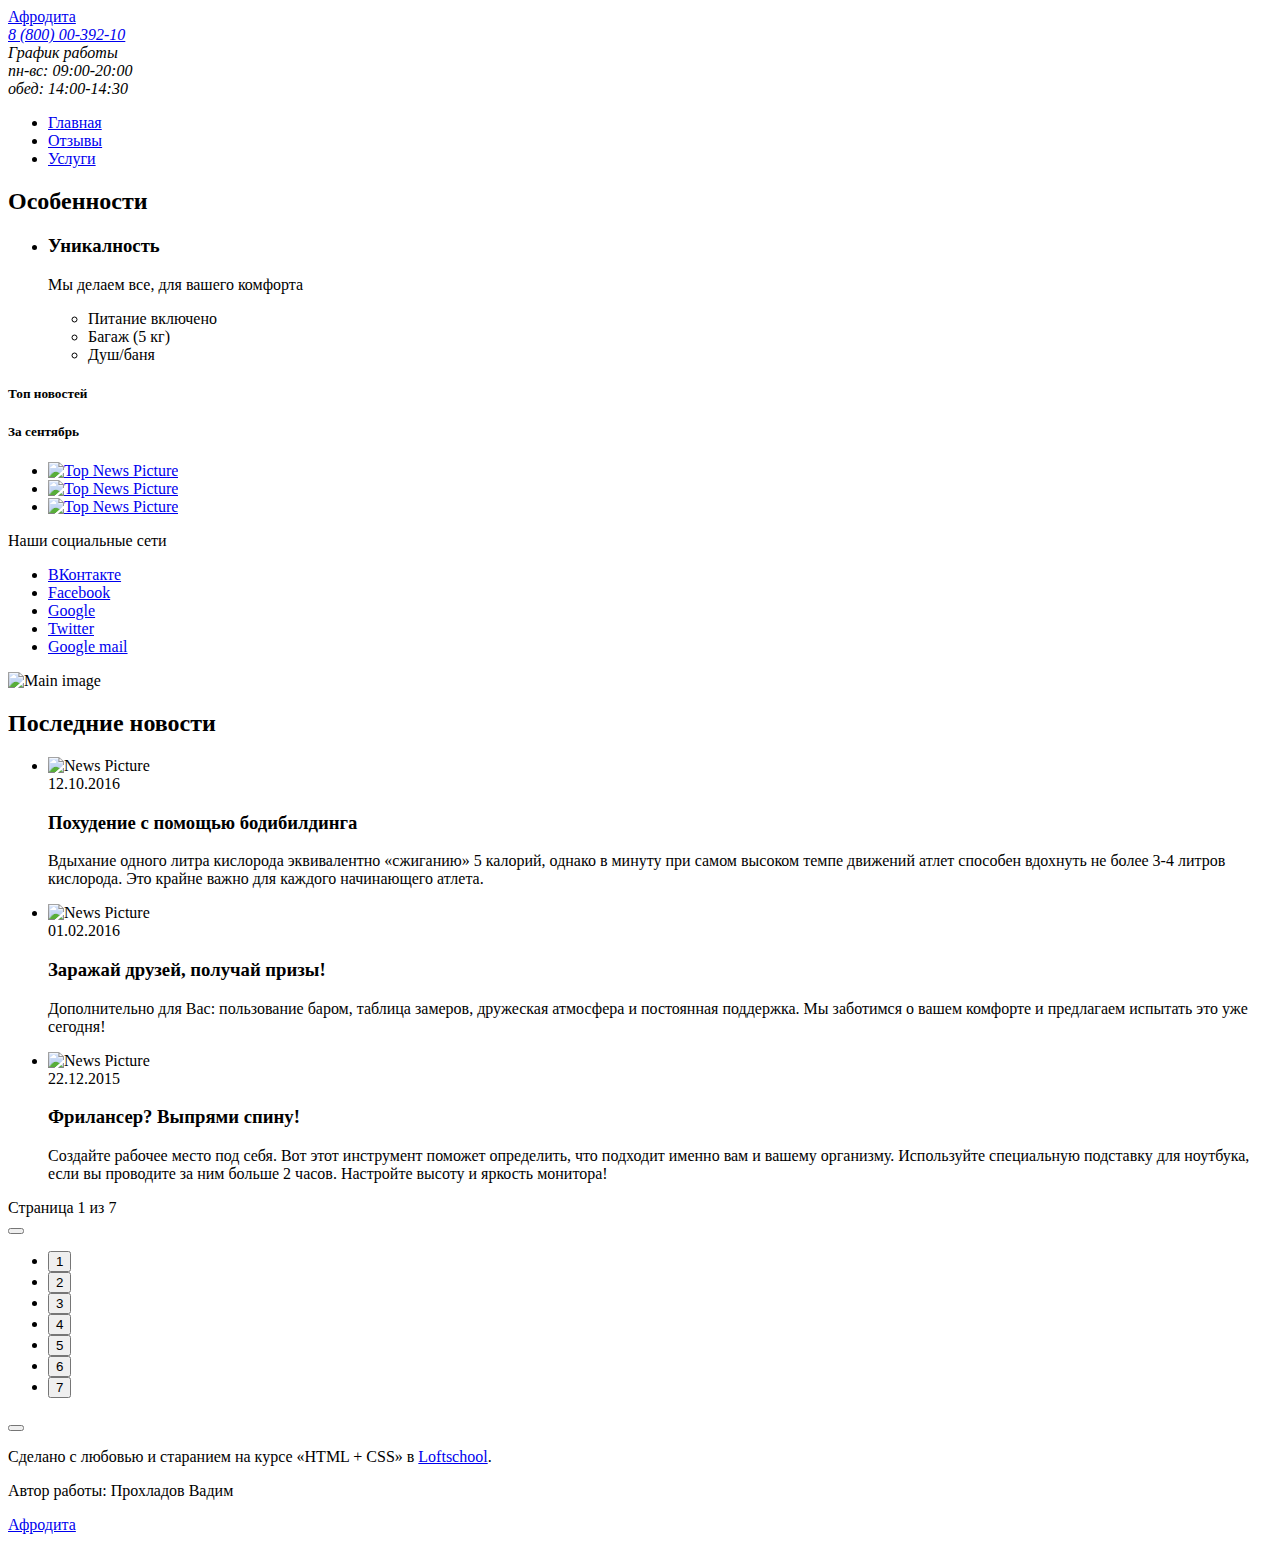
==== pages/index.html @ 870f40b5 "Moved pages" ====
<!DOCTYPE html>
<html>
<head>
  <meta charset="utf-8" />
  <meta http-equiv="X-UA-Compatible" content="IE=edge">
  <title>Home Page</title>
  <meta name="viewport" content="width=device-width, initial-scale=1">
  <link rel="shortcut icon" type="image/png" href="./img/intro/logo.png" />
  <link rel="stylesheet" href="./css/normalize.css">
  <link rel="stylesheet" type="text/css" media="screen" href="./css/main.css" />
  <script src="main.js"></script>
</head>
<body>
  <div class="wrapper">
    <header class="header">
      <div class="container header__container">
        <a href="index.html" class="logo">Афродита</a>
  
        <address class="contacts">
          <a href="tel:+88000039210" class="contacts__phone">8 (800) 00-392-10</a>
          <div class="contacts__description">График работы</div>
          <div class="contacts__dropdown">
            <div class="contacts__dropdown_days">пн-вс: 09:00-20:00</div>
            <div class="contacts__dropdown_time">обед: 14:00-14:30</div>
          </div>
        </address>
      </div>
    </header>

    <div class="page-content">
      <aside class="aside-content">
        <nav class="menu">
          <ul class="menu__list">
            <li class="menu__item menu__item_active">
              <a href="#" class="menu__link menu__link_home">Главная </a>
            </li>
            <li class="menu__item">
              <a href="reviews.html" class="menu__link menu__link_reviews">Отзывы </a>
            </li>
            <li class="menu__item">
              <a href="services.html" class="menu__link menu__link_services">Услуги </a>
            </li>
          </ul>
        </nav>

        <section class="benefits">
          <h2 class="aside__title">Особенности</h2>
          <ul class="benefits__list">
            <li class="benefits__item">
              <!-- <div class="benefits__icon benefits__icon--flower"></div> -->
              <h3 class="benefits__title">Уникалность</h3>
              <p class="benefits__item-paragraph">Мы делаем все, для вашего комфорта</p>
              <ul class="benefits__item-list">
                <li class="benefits__list-item">Питание включено</li>
                <li class="benefits__list-item">Багаж (5 кг)</li>
                <li class="benefits__list-item">Душ/баня</li>
              </ul>
            </li>
            <!-- <li class="benefits__item">
              <div class="benefits__icon benefits__icon--star"></div>
              <h3 class="benefits__title">Премиум-класс</h3>
              <p class="benefits__item-paragraph">Наш зал оборудован тренажёрами А-класса</p>
              <ul class="benefits__item-list">
                <li class="benefits__list-item">Качество</li>
                <li class="benefits__list-item">Продуктивность</li>
                <li class="benefits__list-item">Результат</li>
              </ul>
            </li>
            <li class="benefits__item">
              <div class="benefits__icon benefits__icon--palette"></div>
              <h3 class="benefits__title">Личный тренер</h3>
              <p class="benefits__item-paragraph">Тренер сделает всё для вашего результата</p>
              <ul class="benefits__item-list">
                <li class="benefits__list-item">Программа</li>
                <li class="benefits__list-item">Питание</li>
                <li class="benefits__list-item">План тренировок</li>
              </ul>
            </li> -->
          </ul>
        </section>
      
        <aside class="topnews">
          <div class="topnews__titles">
            <h5 class="topnews__title_one">Топ новостей</h5>
            <h5 class="topnews__title_two">За сентябрь</h5>
          </div>
          <ul class="topnews__list">
            <li class="topnews__item">
              <a href="#" class="topnews__link"><img src="./img/top_news/top_news_1.png" alt="Top News Picture" class="topnews__link-picture"></a>
            </li>
            <li class="topnews__item">
              <a href="#" class="topnews__link"><img src="./img/top_news/top_news_2.png" alt="Top News Picture" class="topnews__link-picture"></a>
            </li>
            <li class="topnews__item">
              <a href="#" class="topnews__link"><img src="./img/top_news/top_news_3.png" alt="Top News Picture" class="topnews__link-picture"></a>
            </li>
          </ul>
        </aside>

        <div class="social">
          <div class="social__text">Наши социальные сети</div>
          <div class="social__links">
            <ul class="social__links-list">
              <li class="social__link-item">
                <a href="#" class="social__link social__link-vk"><span class="social__link_text">ВКонтакте</span></a>
              </li>
              <li class="social__link-item">
                <a href="#" class="social__link social__link-fb"><span class="social__link_text">Facebook</span></a>
              </li>
              <li class="social__link-item">
                <a href="#" class="social__link social__link-google"><span class="social__link_text">Google</span></a>
              </li>
              <li class="social__link-item">
                <a href="#" class="social__link social__link-twitter"><span class="social__link_text">Twitter</span></a>
              </li>
              <li class="social__link-item ">
                <a href="#" class="social__link social__link-mail"><span class="social__link_text">Google mail</span></a>
              </li>
            </ul>
          </div>
        </div>
      </aside>

      <main class="main-content">
        <section class="banner">
          <div class="container">
            <img src="./img/main_image.png" alt="Main image" class="banner__image">
          </div>
        </section>

        <section class="news">
          <div class="container news__container">
            <h2 class="section-title section-title_news">Последние новости</h2>
            <div class="news__content">
              <ul class="news__list">
                <li class="news__list-item">
                  <article class="news__item news__item-first">
                    <div class="news__item-icon">
                      <img src="./img/news/news_1.png" alt="News Picture" class="news__item-icon-picture">
                    </div>
                    <div class="news__main-text">
                      <time datetime="2016-10-12" class="news__date">12.10.2016</time>
                      <h3 class="news__heading">Похудение с помощью бодибилдинга</h3>
                      <p class="news__text">Вдыхание одного литра кислорода эквивалентно &#171;сжиганию&#187; 5 калорий, однако
                        в минуту при самом высоком темпе движений атлет способен вдохнуть не более 3-4 литров кислорода. Это
                        крайне важно для каждого начинающего атлета.</p>
                    </div>
                  </article>
                </li>
                <li class="news__list-item">
                  <article class="news__item">
                    <div class="news__item-icon">
                      <img src="./img/news/news_2.png" alt="News Picture" class="news__item-icon-picture">
                    </div>
                    <div class="news__main-text">
                      <time class="news__date">01.02.2016</time>
                      <h3 class="news__heading">Заражай друзей, получай призы!</h3>
                      <p class="news__text">Дополнительно для Вас: пользование баром, таблица замеров, дружеская атмосфера и
                        постоянная поддержка. Мы заботимся о вашем комфорте и предлагаем испытать это уже сегодня!</p>
                    </div>
                  </article>
                </li>
                <li class="news__list-item">
                  <article class="news__item">
                    <div class="news__item-icon">
                      <img src="./img/news/news_3.png" alt="News Picture" class="news__item-icon-picture">
                    </div>
                    <div class="news__main-text">
                      <time class="news__date">22.12.2015</time>
                      <h3 class="news__heading">Фрилансер? Выпрями спину!</h3>
                      <p class="news__text">Создайте рабочее место под себя. Вот этот инструмент поможет определить, что
                        подходит именно вам и вашему организму. Используйте специальную подставку для ноутбука, если вы
                        проводите за ним больше 2 часов. Настройте высоту и яркость монитора!</p>
                    </div>
                  </article>
                </li>
              </ul>
            </div>
        
            <div class="pagination">
              <div class="pagination__display">Страница <span class="pagination__current">1</span> из <span class="pagination__total">7</span></div>
              <div class="pagination__controlls">
                <button type="button" class="pagination__button pagination__prev"></button>
                <ul class="pagination__list">
                  <li class="pagination__item pagination__item-active">
                    <button type="button" class="pagination__link">1</button>
                  </li>
                  <li class="pagination__item">
                    <button type="button" class="pagination__link">2</button>
                  </li>
                  <li class="pagination__item">
                    <button type="button" class="pagination__link">3</button>
                  </li>
                  <li class="pagination__item">
                    <button type="button" class="pagination__link">4</button>
                  </li>
                  <li class="pagination__item">
                    <button type="button" class="pagination__link">5</button>
                  </li>
                  <li class="pagination__item">
                    <button type="button" class="pagination__link">6</button>
                  </li>
                  <li class="pagination__item">
                    <button type="button" class="pagination__link">7</button>
                  </li>
                </ul>
                <button type="button" class="pagination__button pagination__next"></button>
              </div>
            </div>
          </div>
        </section>
      </main>
    </div> 
  </div>

  <footer class="footer">
    <div class="container footer__container">
      <div class="author">
        <p class="author__description">Сделано с любовью и старанием на курсе &#171;HTML + CSS&#187; в <a href="https://loftschool.com/" target="_blank" class="author__link">Loftschool</a>.</p>
        <p class="author__description">Автор работы: <span class="author__name">Прохладов Вадим</span></p>
      </div>
  
      <a href="index.html" class="logo">Афродита</a>
    </div>
  </footer>
</body>
</html>
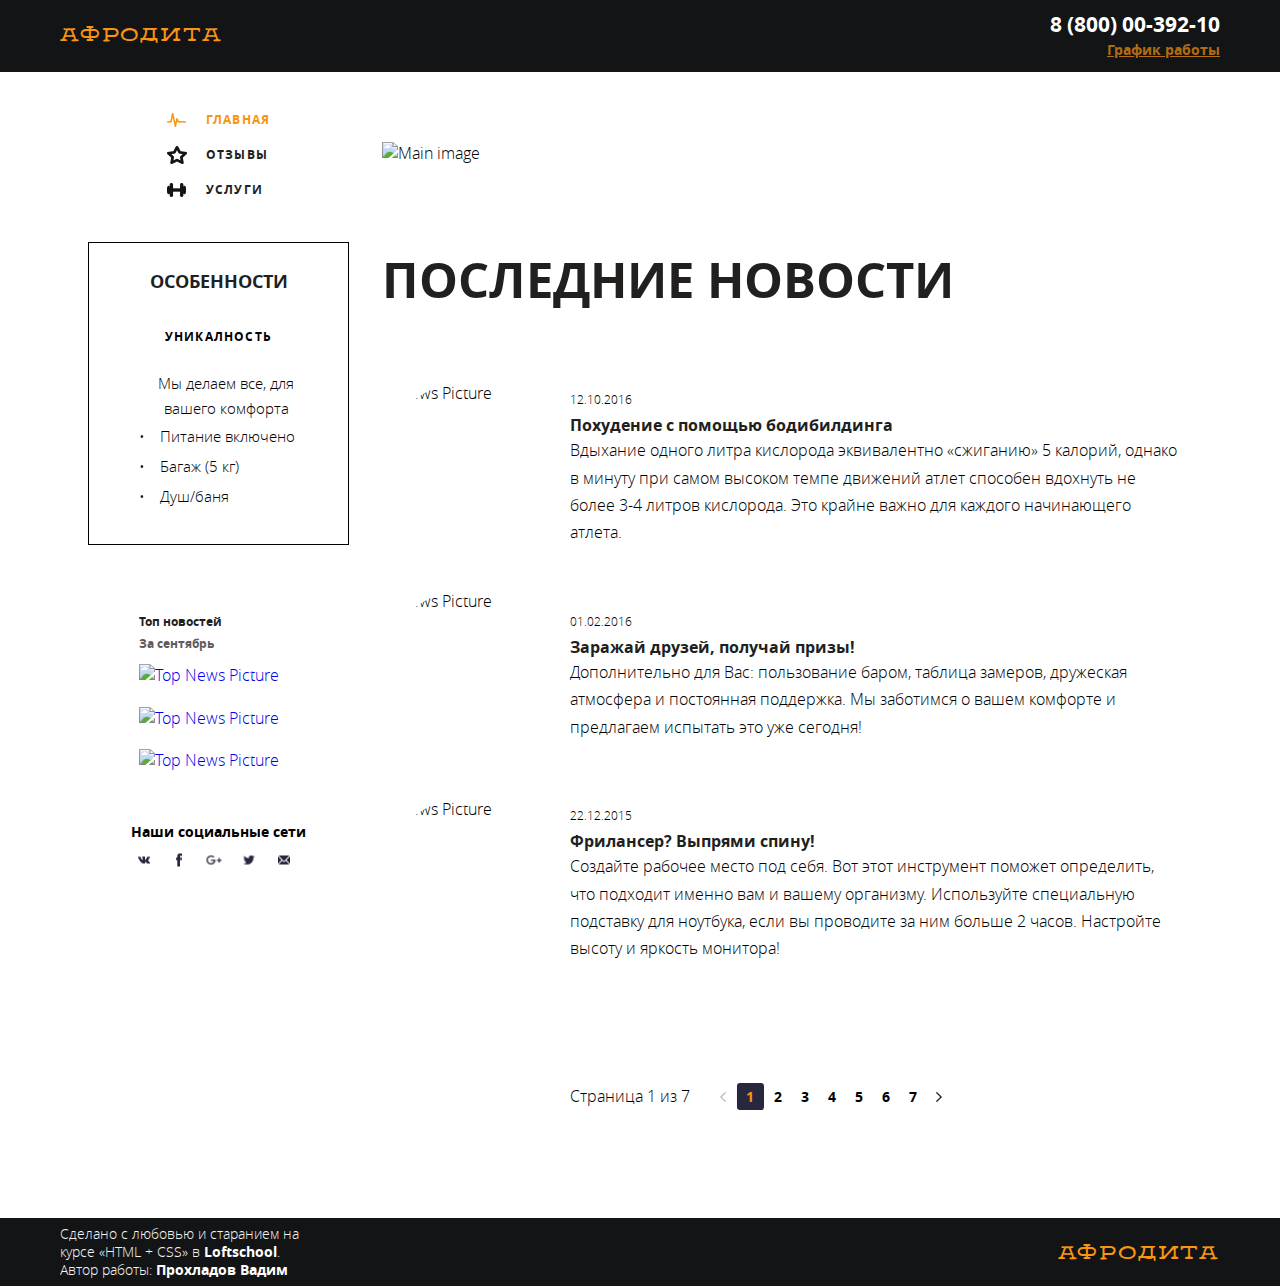
==== commit e5041d84: "Editing paths to files" ====
--- a/pages/index.html
+++ b/pages/index.html
@@ -7,7 +7,7 @@
   <meta name="viewport" content="width=device-width, initial-scale=1">
   <link rel="shortcut icon" type="image/png" href="./img/intro/logo.png" />
   <link rel="stylesheet" href="./css/normalize.css">
-  <link rel="stylesheet" type="text/css" media="screen" href="./css/main.css" />
+  <link rel="stylesheet" type="text/css" media="screen" href="../css/main.css" />
   <script src="main.js"></script>
 </head>
 <body>
--- a/css/main.css
+++ b/css/main.css
@@ -0,0 +1,1222 @@
+@import url('normalize.css');
+@font-face {
+  font-family: 'gora_free';
+  src: url('../fonts/gora-free-webfont.woff2') format('woff2'), url('../fonts/gora-free-webfont.woff') format('woff');
+  font-weight: normal;
+  font-style: normal;
+}
+
+@font-face {
+  font-family: 'open_sans';
+  src: url('../fonts/opensans-bold-webfont.woff2') format('woff2'), url('../fonts/opensans-bold-webfont.woff') format('woff');
+  font-weight: bold;
+  font-style: normal;
+}
+
+@font-face {
+  font-family: 'open_sans';
+  src: url('../fonts/opensans-light-webfont.woff2') format('woff2'), url('../fonts/opensans-light-webfont.woff') format('woff');
+  font-weight: lighter;
+  font-style: normal;
+}
+
+@font-face {
+  font-family: 'open_sans';
+  src: url('../fonts/opensans-lightitalic-webfont.woff2') format('woff2'), url('../fonts/opensans-lightitalic-webfont.woff') format('woff');
+  font-weight: lighter;
+  font-style: italic;
+}
+
+/* font-family: gora_free, sans-serif */
+
+*,
+*:after,
+*:before {
+  -webkit-box-sizing: border-box;
+  -moz-box-sizing: border-box;
+  box-sizing: border-box;
+}
+
+html,
+body {
+  height: 100%;
+  padding: 0;
+  margin: 0;
+}
+
+body {
+  font-family: 'open_sans', Arial, sans-serif;
+  line-height: 1.42;
+  -webkit-font-smoothing: antialiased;
+  -moz-osx-font-smoothing: grayscale;
+}
+
+h1,
+h2,
+h3,
+h4,
+h5,
+h6 {
+  margin: 0;
+  font-weight: normal;
+}
+
+ul,
+li {
+  margin: 0;
+  padding: 0;
+}
+
+li {
+  list-style: none;
+}
+
+p {
+  margin: 0;
+}
+
+a {
+  text-decoration: none;
+}
+
+.wrapper {
+  min-width: 1160px;
+}
+
+.container {
+  margin: 0 auto;
+  max-width: 1160px;
+}
+
+.container_width_880 {
+  max-width: 880px;
+}
+
+/* ==========================HEADER========================== */
+
+.header {
+  background: #131415;
+  color: #fff;
+  min-height: 72px;
+}
+
+.header .header__container {
+  display: flex;
+  vertical-align: middle;
+  flex-direction: row;
+  justify-content: space-between;
+  align-items: center;
+  flex-wrap: wrap;
+  padding: 10px 0px;
+}
+
+.header__container a {
+  text-decoration: none;
+}
+
+/* ==========================Logo========================== */
+
+.logo {
+  font-size: 18px;
+  font-family: 'gora_free';
+  color: rgb(248, 149, 19);
+  text-transform: uppercase;
+  font-weight: normal;
+  letter-spacing: 1.8px;
+}
+
+/* ==========================Main-Menu========================== */
+
+/* .menu_aside {
+  padding-bottom: 35px;
+} */
+
+.menu__list {
+  display: flex;
+  flex-direction: column;
+  justify-content: space-around;
+  min-height: 140px;
+  align-items: flex-start;
+  padding-bottom: 35px;
+}
+
+.menu__item:last-child {
+  margin: 0;
+}
+
+.menu__link {
+  font-size: 12px;
+  font-family: 'open_sans';
+  font-weight: bold;
+  text-transform: uppercase;
+  letter-spacing: 0.1em;
+  display: flex;
+  align-items: center;
+  color: rgb(34, 31, 31);
+}
+
+.menu__item_active .menu__link {
+  color: rgb(248, 149, 19);
+}
+
+.menu__link:before {
+  content: "";
+  width: 20px;
+  height: 20px;
+  vertical-align: middle;
+  margin-right: 19px;
+  background: center center no-repeat;
+}
+
+.menu__link:hover {
+  color: rgb(248, 149, 19);
+}
+
+.menu__link_home:before {
+  background-image: url('../img/menu/main_icon.png');
+}
+
+.menu__item_active .menu__link_home:before,
+.menu__link_home:hover:before {
+  background-image: url('../img/menu/main_icon-hover.png');
+}
+
+.menu__link_reviews:before {
+  background-image: url('../img/menu/feed_icon.png');
+}
+
+.menu__item_active .menu__link_reviews:before,
+.menu__link_reviews:hover:before {
+  background-image: url('../img/menu/feed_icon-hover.png');
+}
+
+.menu__link_services:before {
+  background-image: url('../img/menu/service_icon.png');
+}
+
+.menu__item_active .menu__link_services:before,
+.menu__link_services:hover:before {
+  background-image: url('../img/menu/service_icon-hover.png');
+}
+
+/* ==========================Contacts========================== */
+
+.contacts {
+  font-style: normal;
+  display: flex;
+  flex-direction: column;
+  align-items: flex-end;
+  position: relative;
+}
+
+.contacts__phone {
+  font-size: 21px;
+  font-style: none;
+  font-weight: bold;
+  text-transform: uppercase;
+}
+
+.contacts__phone {
+  color: inherit;
+}
+
+.contacts__description {
+  text-decoration: underline;
+  color: rgba(248, 149, 19, 0.702);
+  font-size: 14px;
+  font-weight: bold;
+  cursor: pointer;
+}
+
+.contacts__description:hover,
+.contacts__description:active {
+  color: rgba(255, 255, 255, 0.702);
+}
+
+.contacts__dropdown {
+  font-size: 14px;
+  font-family: "open_sans";
+  line-height: 1.286;
+  text-align: left;
+  width: 165px;
+  height: 70px;
+  padding: 20px 20px;
+  position: absolute;
+  top: 67px;
+  left: -9999px;
+  opacity: 0;
+  transition: opacity 0.5s ease;
+  box-shadow: 0px 0px 10px 0px rgba(23, 59, 117, 0.55);
+}
+
+.contacts__dropdown_days {
+  color: rgb(248, 149, 19);
+}
+
+.contacts__dropdown_time {
+  color: #000;
+  font-weight: lighter;
+}
+
+.contacts__dropdown:before {
+  content: '';
+  position: absolute;
+  width: 0;
+  height: 0;
+  top: -15px;
+  right: 3px;
+  border-style: solid;
+  border-width: 0px 15px 15px 15px;
+  border-color: transparent transparent #fff transparent;
+}
+
+.contacts__dropdown:after {
+  display: block;
+  content: "";
+  position: absolute;
+  right: 0;
+  left: 0;
+  height: 50px;
+  top: -27px;
+}
+
+.contacts__description:hover+.contacts__dropdown {
+  opacity: 1;
+  left: 10px;
+}
+
+/* ==========================MAIN========================== */
+
+.page-content {
+  width: 1120px;
+  margin: 0 auto;
+  display: flex;
+  padding: 30px 0;
+}
+
+.page-content_services {
+  padding: 30px 0 0px 0;
+}
+
+.aside-content {
+  width: 277px;
+  display: flex;
+  flex-direction: column;
+  align-items: center;
+}
+
+.main-content {
+  width: 807px;
+  margin-left: 25px;
+  display: flex;
+  flex-direction: column;
+}
+
+.banner {
+  padding: 40px 0;
+}
+
+.banner__image {
+  display: block;
+  margin: 0 auto;
+}
+
+.section-title {
+  display: inline-block;
+  font-size: 49px;
+  font-family: 'open_sans', Arial, sans-serif;
+  font-weight: bold;
+  text-transform: uppercase;
+  margin-bottom: 68px;
+  color: rgb(34, 31, 31);
+}
+
+.aside__title {
+  font-size: 18px;
+  font-family: "open_sans";
+  color: rgb(34, 31, 31);
+  font-weight: bold;
+  text-transform: uppercase;
+  line-height: 1.167;
+  margin-bottom: 33px;
+  text-align: center;
+}
+
+/* ==========================FEATURES========================== */
+
+.benefits {
+  border: 1px black solid;
+  padding: 28px 30px 33px 30px;
+}
+
+.benefits h2,
+.benefits ul {
+  max-width: 199px;
+}
+
+.benefits__list {
+  display: flex;
+  flex-direction: row;
+  flex-wrap: wrap;
+  justify-content: center;
+}
+
+.benefits__item {
+  line-height: 2;
+  margin: 0 20px;
+}
+
+.benefits__content {
+  display: flex;
+  flex-direction: column;
+}
+
+.benefits__title {
+  text-align: center;
+  font-size: 12px;
+  font-family: "open_sans";
+  text-transform: uppercase;
+  font-weight: bold;
+  letter-spacing: 0.1em;
+  margin-bottom: 22px;
+}
+
+.benefits__item-paragraph {
+  font-size: 15px;
+  line-height: 1.667;
+  text-align: center;
+  padding-left: 15px;
+}
+
+.benefits__item-list {}
+
+.benefits__icon {
+  display: block;
+  width: 70px;
+  height: 70px;
+  border-radius: 50%;
+  background-color: rgb(248, 149, 19);
+  margin: 0 auto 40px auto;
+  background-repeat: no-repeat;
+  background-position: center center;
+}
+
+.benefits__icon--flower {
+  background-image: url('../img/features/flower.png');
+}
+
+.benefits__icon--star {
+  background-image: url('../img/features/favorite-star.png');
+}
+
+.benefits__icon--palette {
+  background-image: url('../img/features/painter-palette.png');
+}
+
+.benefits__list-item {
+  font-size: 15px;
+  font-family: 'open_sans', Arial, sans-serif;
+  font-weight: 300;
+  text-align: left;
+}
+
+.benefits__list-item:before {
+  content: "\2022";
+  padding-right: 15px;
+}
+
+/* ==========================NEWS========================== */
+
+.news__container {
+  padding: 40px 0 78px 0;
+}
+
+.news__content {
+  display: flex;
+  justify-content: space-between;
+  flex-wrap: wrap;
+}
+
+.news__list {
+  margin-bottom: 77px;
+}
+
+.news__list-item {
+  border: none;
+  margin-bottom: 20px;
+}
+
+.news__item {
+  display: flex;
+  max-width: 870px;
+  align-items: center;
+  border-bottom: 1px solid #f5f5f5;
+  padding-bottom: 20px;
+}
+
+.news__item:last-child {
+  border-bottom: 0;
+}
+
+.news__item-icon-picture {
+  display: block;
+  width: 168px;
+  height: 168px;
+  border-radius: 50%;
+}
+
+.news__main-text {
+  max-width: 610px;
+  line-height: 1.7em;
+  margin-left: 20px;
+  display: flex;
+  flex-direction: column;
+}
+
+.news__date {
+  font-size: 12px;
+}
+
+.news__heading {
+  font-size: 16px;
+  font-family: "open_sans";
+  color: #221f1f;
+  font-weight: bold;
+  line-height: 1.5;
+  text-align: left;
+}
+
+.news__text {
+  font-size: 16px;
+}
+
+/* ==========================TOP-NEWS========================== */
+
+.topnews__title_one,
+.topnews__title_two {
+  font-size: 12px;
+  color: rgb(34, 31, 31);
+  font-weight: bold;
+  line-height: 1.75;
+  margin: 1px 0 1px 0px;
+}
+
+.topnews__list {
+  padding-left: 0;
+}
+
+.topnews__item {
+  margin-bottom: 20px;
+}
+
+.topnews__item:last-child {
+  margin-bottom: 0;
+}
+
+.topnews__link {
+  display: flex;
+}
+
+.topnews__title_two {
+  color: rgb(98, 91, 91);
+  margin-bottom: 10px;
+}
+
+.topnews {
+  width: 160px;
+  padding: 65px 0 50px 0;
+}
+
+.topnews__link-picture {
+  display: block;
+}
+
+.topnews__item {
+  margin-bottom: 20px;
+}
+
+/* ==========================PAGINATION========================== */
+
+.pagination {
+  display: flex;
+  align-items: center;
+  margin-left: 188px;
+}
+
+.pagination_reviews {
+  margin-left: 90px;
+}
+
+.news__content .pagination {
+  display: flex;
+  align-self: center;
+}
+
+.pagination__controlls {
+  display: flex;
+  vertical-align: middle;
+}
+
+.pagination__controlls li {
+  display: inline-block;
+}
+
+.pagination__controlls {
+  display: flex;
+  flex-direction: row;
+  max-height: 50px;
+  margin-left: 20px;
+  align-items: center;
+}
+
+.pagination__controlls .pagination_button {
+  vertical-align: middle;
+}
+
+.pagination__list {
+  display: flex;
+  align-items: center;
+  min-width: 180px;
+  margin-left: 2px;
+}
+
+.pagination__link {
+  height: 27px;
+  min-width: 27px;
+  background-color: transparent;
+  border: 0;
+  font-weight: bold;
+  font-size: 14px;
+  cursor: pointer;
+  vertical-align: middle;
+}
+
+.pagination__item-active .pagination__link {
+  border-radius: 3px;
+  background-color: #27273e;
+  color: #f89513;
+  -moz-transform: matrix( 1.00122601572696, 0, 0, 1, 0, 0);
+  -webkit-transform: matrix( 1.00122601572696, 0, 0, 1, 0, 0);
+  -ms-transform: matrix( 1.00122601572696, 0, 0, 1, 0, 0);
+}
+
+.pagination__button {
+  display: block;
+  height: 25px;
+  width: 25px;
+  background-color: transparent;
+  background-repeat: no-repeat;
+  background-position: center center;
+  background-color: none;
+  color: none;
+  border: 0;
+  cursor: pointer;
+}
+
+.pagination__link:hover {
+  color: #f89513;
+}
+
+.pagination__prev {
+  background-image: url('../img/pagination/arrow_left_clicked.png');
+  margin-right: 0px;
+}
+
+.pagination__next {
+  background-image: url('../img/pagination/arrow_right.png');
+}
+
+/* ==========================FOOTER========================== */
+
+.footer__container {
+  display: flex;
+  justify-content: space-between;
+  align-items: center;
+  color: #f5f5f5;
+  padding: 7px 0;
+}
+
+.footer {
+  background: #131415;
+  min-height: 60px;
+  min-width: 1160px;
+}
+
+.author {
+  max-width: 240px;
+}
+
+.author p {
+  margin: 0 0;
+  font-size: 14px;
+  line-height: 1.286;
+}
+
+.author__link,
+.author__name {
+  color: #fff;
+  font-weight: bold;
+}
+
+.footer .logo {
+  text-decoration: none;
+}
+
+/* ==========================SOCIAL========================== */
+
+.social {
+  display: flex;
+  flex-direction: column;
+  align-items: flex-start;
+  vertical-align: middle;
+}
+
+.social_aside {
+  padding: 30px 0;
+}
+
+.social__text {
+  font-size: 14px;
+  font-weight: bold;
+  margin-bottom: 5px;
+}
+
+.social__links-list {
+  display: flex;
+  justify-content: flex-start;
+  padding-left: 0;
+}
+
+.social__link-item {
+  display: block;
+  width: 25px;
+  height: 25px;
+  border-radius: 50%;
+  margin-right: 10px;
+  position: relative;
+}
+
+.social__link-item a {
+  position: absolute;
+  top: 50%;
+  left: 50%;
+  transform: translate(-50%, -50%);
+}
+
+.social__link_text {
+  visibility: hidden;
+}
+
+.social__link-vk {
+  width: 12px;
+  height: 7px;
+  background: url('../img/social/css_sprites.png') -169px -20px;
+}
+
+.social__link-fb {
+  width: 6px;
+  height: 13px;
+  background: url('../img/social/css_sprites.png') -20px -20px;
+}
+
+.social__link-google {
+  width: 15px;
+  height: 9px;
+  background: url('../img/social/css_sprites.png') -221px -20px;
+}
+
+.social__link-twitter {
+  width: 11px;
+  height: 9px;
+  background: url('../img/social/css_sprites.png') -66px -20px;
+}
+
+.social__link-mail {
+  width: 12px;
+  height: 9px;
+  background: url('../img/social/css_sprites.png') -117px -20px;
+}
+
+/* ==========================SERVICES==========================
+==========================SERVICES========================== */
+
+/* ==========================BREADCRUMBS========================== */
+
+.breadcrumbs {
+  padding: 10px 0 25px 0;
+}
+
+.breadcrumbs__item {
+  display: inline-block;
+  font-size: 14px;
+  font-weight: lighter;
+  font-style: italic;
+  line-height: 1.286;
+}
+
+.breadcrumbs__link {
+  color: grey;
+}
+
+.breadcrumbs__item-active .breadcrumbs__link {
+  color: rgba(248, 149, 19, 0.8);
+  text-decoration: underline;
+}
+
+.breadcrumbs__item:after {
+  content: " / ";
+}
+
+.breadcrumbs__item:last-child:after {
+  content: "";
+}
+
+/* ==========================Services========================== */
+
+.services {
+  margin-bottom: 75px;
+}
+
+.services__list {
+  display: flex;
+  justify-content: space-between;
+  flex-wrap: wrap;
+}
+
+.service {
+  display: flex;
+  flex-direction: column;
+  align-items: center;
+  width: 250px;
+  margin-bottom: 50px;
+}
+
+.section-title_services {
+  margin-bottom: 50px;
+}
+
+.service__photo {
+  width: 100%;
+  height: 153px;
+  background-repeat: no-repeat;
+  background-size: cover;
+  background-position: center center;
+  margin-bottom: 28px;
+  border-radius: 3px;
+  display: flex;
+  justify-content: center;
+  align-items: center;
+  position: relative;
+  overflow: hidden;
+}
+
+.service__photo::before {
+  content: "";
+  display: flex;
+  position: absolute;
+  width: 100%;
+  height: 100%;
+  background-color: #000;
+  opacity: 0.58;
+  left: 0;
+  top: 0;
+  z-index: 1;
+}
+
+.service__logo {
+  font-size: 24px;
+  font-family: 'open_sans';
+  color: rgb(255, 255, 255);
+  font-weight: bold;
+  text-transform: uppercase;
+  line-height: 1.583;
+  z-index: 2;
+}
+
+.service__title {
+  font-size: 18px;
+  font-family: "open_sans";
+  color: rgb(34, 31, 31);
+  font-weight: bold;
+  line-height: 1.167;
+  text-align: left;
+  margin-bottom: 18px;
+}
+
+.service__paragraph {
+  font-size: 16px;
+}
+
+/* ==========================Partner========================== */
+
+.partners {
+  border: 1px black solid;
+  padding-top: 25px;
+}
+
+.partners__list {
+  display: flex;
+  justify-content: space-between;
+  align-items: center;
+  flex-wrap: wrap;
+  margin: 0 auto;
+}
+
+.partners__item {
+  display: flex;
+  justify-content: center;
+  margin-bottom: 50px;
+  width: 100%;
+}
+
+.partner {
+  width: 100%;
+  display: flex;
+  justify-content: center;
+  align-items: center;
+  filter: grayscale(100%);
+}
+
+.partner:hover {
+  filter: grayscale(0%);
+  transition: 0.5s;
+}
+
+/* ==========================REVIEWS==========================
+==========================REVIEWS========================== */
+
+.reviews__container {
+  width: 880px;
+  margin: 0 auto;
+}
+
+.reviews__item {
+  border-bottom: 1px solid #f5f5f5;
+  padding: 30px 0;
+}
+
+.reviews__item:last-child {
+  border: 0;
+  margin-bottom: 20px;
+}
+
+.section-title_reviews {
+  text-align: left;
+  margin-bottom: 20px;
+}
+
+.review {
+  display: flex;
+}
+
+.review__icon img {
+  border-radius: 50%;
+}
+
+.review__icon_noavatar {
+  height: 160px;
+  width: 160px;
+  border-radius: 50%;
+  display: flex;
+  justify-content: center;
+  align-items: center;
+  background: #f5f5f5;
+  position: relative;
+}
+
+.review__icon_noavatar img {
+  position: absolute;
+  border-radius: 0;
+}
+
+.review__content {
+  width: 685px;
+  margin-left: 20px;
+  display: flex;
+  flex-direction: column;
+  justify-content: center;
+}
+
+.review__date {
+  font-size: 12px;
+}
+
+.review__author {
+  font-size: 16px;
+  font-family: "open_sans";
+  color: #221f1f;
+  font-weight: bold;
+  line-height: 1.5;
+  text-align: left;
+}
+
+.review__text {
+  font-size: 16px;
+}
+
+.reviews .pagination {
+  margin-bottom: 50px;
+}
+
+.about {
+  padding: 30px 0;
+  background: url('../img/pattern.png') center center #131415;
+}
+
+.about__text {
+  padding: 25px 30px;
+  font-size: 18px;
+  font-family: "open_sans";
+  color: rgb(255, 255, 255);
+  line-height: 1.667;
+  width: 100%;
+  margin: 0 auto;
+  text-align: center;
+}
+
+.about__bold {
+  font-weight: bold;
+  color: #f89513;
+}
+
+/* ==========================FORM========================== */
+
+.form-section {
+  padding: 65px 0 55px 0;
+}
+
+.form {
+  background-color: #f5f5f5;
+  width: 94%;
+}
+
+.form__title {
+  font-size: 49px;
+  font-family: "open_sans";
+  color: rgb(34, 31, 31);
+  font-weight: bold;
+  line-height: 0.776;
+  margin-bottom: 30px;
+}
+
+.form__elements {
+  display: flex;
+  flex-direction: column;
+  padding: 48px 70px 54px 70px;
+}
+
+.form__row {
+  display: flex;
+  justify-content: space-between;
+  width: 100%;
+}
+
+.form__label {
+  width: 100%;
+  max-width: 560px;
+}
+
+.form__label-text,
+.radio-buttons__title,
+.radio-button__text {
+  font-size: 14px;
+  font-family: "open_sans";
+  color: rgb(34, 31, 31);
+  margin-bottom: 10px;
+}
+
+.form__label_vk {
+  margin-left: 25px;
+}
+
+.form__input {
+  display: inline-block;
+  width: 100%;
+  height: 44px;
+  border: 0;
+  font-size: 14px;
+  font-family: 'open_sans';
+  color: rgba(34, 31, 31, 0.502);
+  padding: 18px 0px 18px 10px;
+  margin-bottom: 20px;
+  outline-color: #f89513;
+}
+
+.form__input_textarea {
+  min-height: 90px;
+  overflow: auto;
+  resize: none;
+  overflow: hidden;
+  padding: 10px 10px;
+}
+
+.form__button {
+  font-size: 12px;
+  font-family: "open_sans";
+  color: rgb(255, 255, 255);
+  font-weight: bold;
+  text-transform: uppercase;
+  letter-spacing: 1px;
+  background-color: rgb(28, 31, 29);
+  border-radius: 3px;
+  border: 0;
+  padding: 18px 18px;
+  cursor: pointer;
+  outline: none;
+}
+
+.form__button:hover {
+  background-color: rgb(248, 149, 19);
+}
+
+.radio-buttons__controls,
+.radio-button__label {
+  display: flex;
+}
+
+.radio-button__label {
+  position: relative;
+  margin-left: 20px;
+}
+
+.radio-button__label:first-child {
+  margin-left: 0px;
+}
+
+.radio-button {
+  position: absolute;
+  top: 0;
+  left: -9999px;
+}
+
+label {
+  cursor: default;
+}
+
+.radio-button__circle {
+  display: flex;
+  justify-content: center;
+  align-items: center;
+  width: 20px;
+  height: 20px;
+  background-color: transparent;
+  border-radius: 50%;
+  border: 1px solid rgb(150, 149, 149);
+}
+
+.radio-button__circle::before {
+  content: "";
+  height: 0;
+  width: 0;
+  display: flex;
+  border-radius: 50%;
+  background-color: #f89513;
+  transition: .5s;
+}
+
+.radio-button:checked+.radio-button__circle::before {
+  width: 8px;
+  height: 8px;
+}
+
+.radio-button:checked+.radio-button__circle {
+  border: 1px solid #f89513;
+}
+
+.radio-button:checked+.radio-button__circle+.radio-button__text {
+  color: #f89513;
+}
+
+.radio-button__text {
+  margin-left: 5px;
+}
+
+/* ==========================FORM========================== */
+
+.animation {
+  display: flex;
+  justify-content: center;
+  align-items: center;
+  flex-direction: column;
+  z-index: 1;
+  animation: 1.6s intro_animation linear;
+}
+
+.intro__image {
+  width: 100%;
+  height: 100vh;
+  background-repeat: no-repeat;
+  background-position: center center;
+  display: flex;
+  justify-content: center;
+  align-items: center;
+  position: relative;
+  overflow: hidden;
+  background-image: url('../img/intro/intro.png');
+  background-size: cover;
+}
+
+.intro__image::before {
+  content: "";
+  display: flex;
+  position: absolute;
+  width: 100%;
+  height: 100%;
+  background-color: #000;
+  opacity: 0.58;
+  left: 0;
+  top: 0;
+}
+
+.animation__image {
+  display: block;
+  margin-bottom: 40px;
+}
+
+.animation__button {
+  border-radius: 3px;
+  background-color: rgb(248, 149, 19);
+  border: 0;
+  width: 175px;
+  height: 45px;
+  font-size: 12px;
+  font-family: "open_sans";
+  color: rgb(255, 255, 255);
+  font-weight: bold;
+  text-transform: uppercase;
+  letter-spacing: 1px;
+  cursor: pointer;
+  outline: none;
+}
+
+.animation__button:hover {
+  background-color: #000;
+}
+
+@keyframes intro_animation {
+  from {
+    opacity: 0;
+  }
+  20% {
+    transform: scale(1.25);
+  }
+  30% {
+    transform: scale(1);
+  }
+  45% {
+    transform: scale(1.17);
+    opacity: 1;
+  }
+  55% {
+    transform: scale(1);
+  }
+  60% {
+    transform: scale(1.08);
+  }
+  80% {
+    transform: scale(1.03)
+  }
+  to {
+    transform: scale(1);
+  }
+}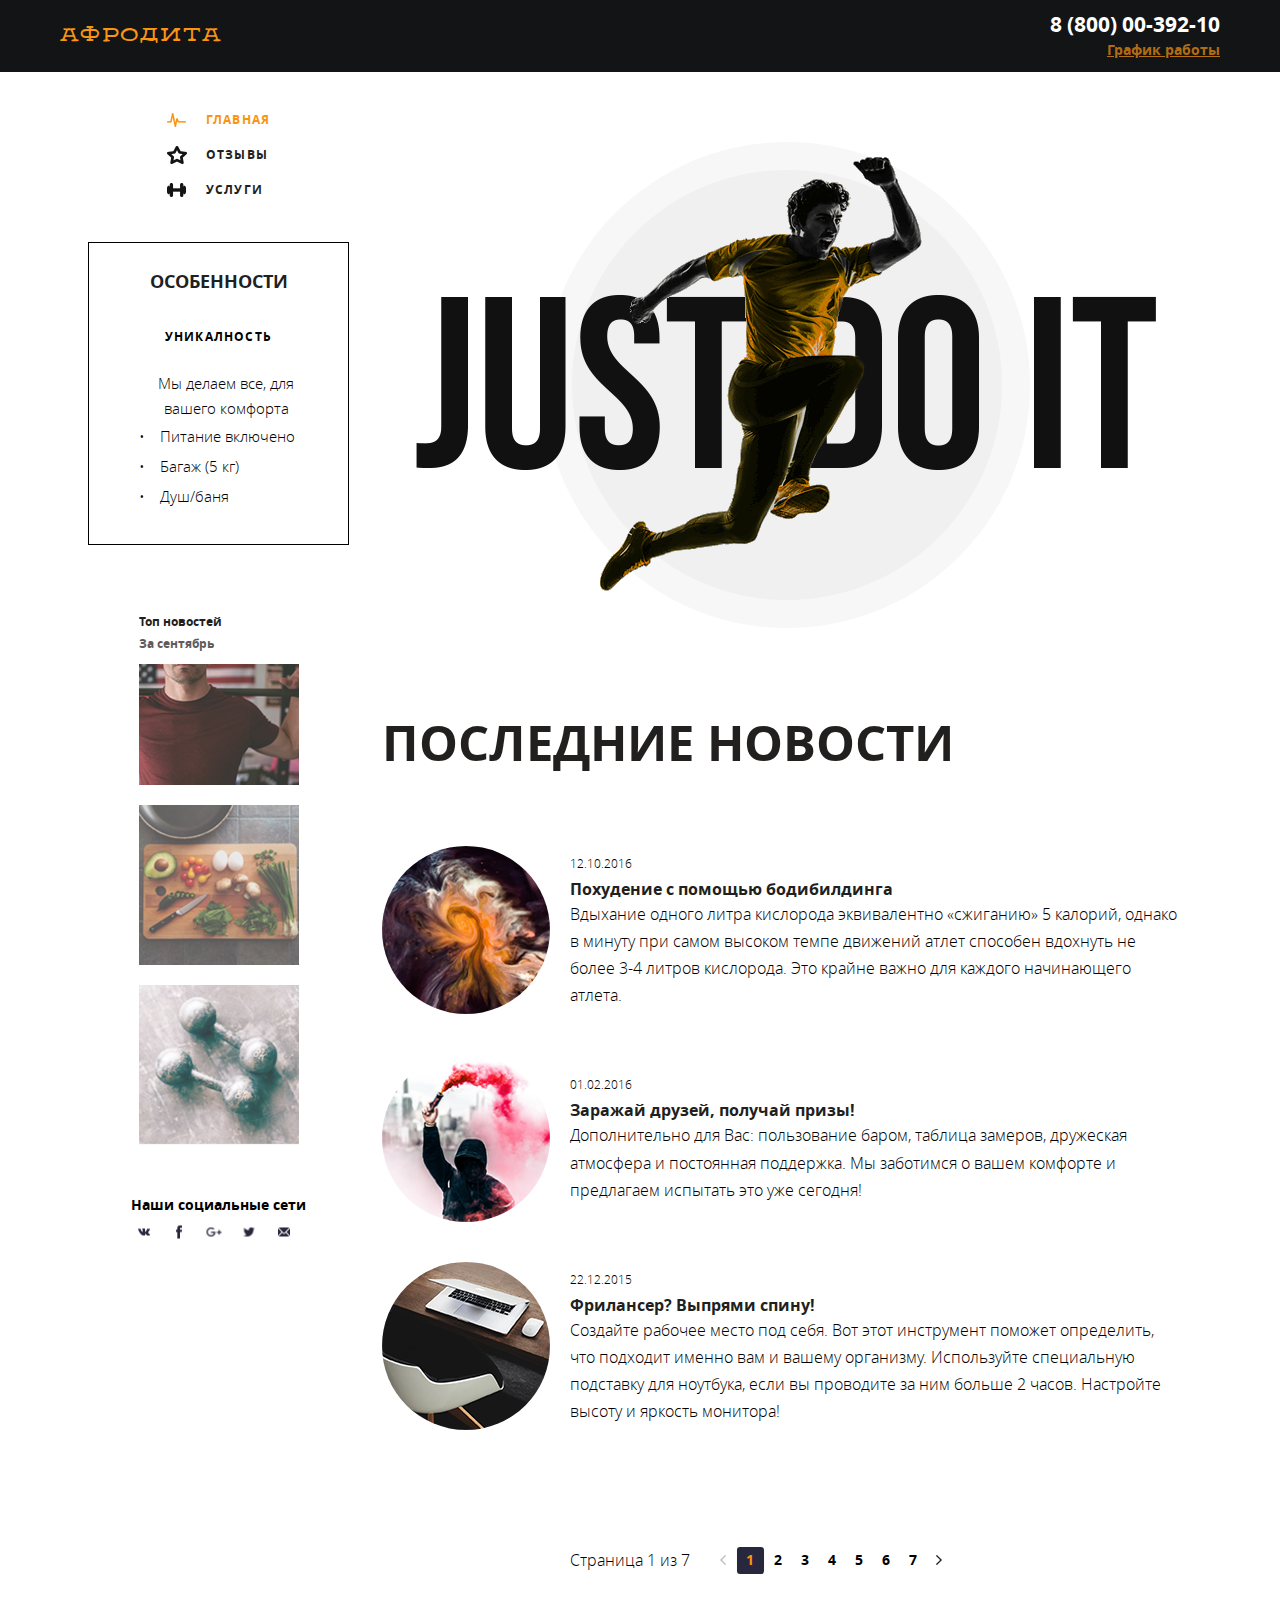
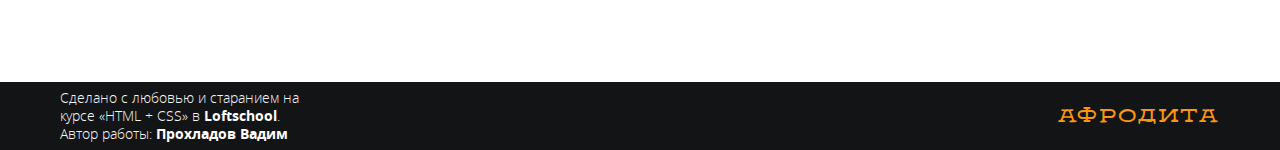
==== commit 33e6ec41: "Editing file paths" ====
--- a/pages/index.html
+++ b/pages/index.html
@@ -5,8 +5,8 @@
   <meta http-equiv="X-UA-Compatible" content="IE=edge">
   <title>Home Page</title>
   <meta name="viewport" content="width=device-width, initial-scale=1">
-  <link rel="shortcut icon" type="image/png" href="./img/intro/logo.png" />
-  <link rel="stylesheet" href="./css/normalize.css">
+  <link rel="shortcut icon" type="image/png" href="../img/intro/logo.png" />
+  <link rel="stylesheet" href="../css/normalize.css">
   <link rel="stylesheet" type="text/css" media="screen" href="../css/main.css" />
   <script src="main.js"></script>
 </head>
@@ -86,13 +86,13 @@
           </div>
           <ul class="topnews__list">
             <li class="topnews__item">
-              <a href="#" class="topnews__link"><img src="./img/top_news/top_news_1.png" alt="Top News Picture" class="topnews__link-picture"></a>
+              <a href="#" class="topnews__link"><img src="../img/top_news/top_news_1.png" alt="Top News Picture" class="topnews__link-picture"></a>
             </li>
             <li class="topnews__item">
-              <a href="#" class="topnews__link"><img src="./img/top_news/top_news_2.png" alt="Top News Picture" class="topnews__link-picture"></a>
+              <a href="#" class="topnews__link"><img src="../img/top_news/top_news_2.png" alt="Top News Picture" class="topnews__link-picture"></a>
             </li>
             <li class="topnews__item">
-              <a href="#" class="topnews__link"><img src="./img/top_news/top_news_3.png" alt="Top News Picture" class="topnews__link-picture"></a>
+              <a href="#" class="topnews__link"><img src="../img/top_news/top_news_3.png" alt="Top News Picture" class="topnews__link-picture"></a>
             </li>
           </ul>
         </aside>
@@ -124,7 +124,7 @@
       <main class="main-content">
         <section class="banner">
           <div class="container">
-            <img src="./img/main_image.png" alt="Main image" class="banner__image">
+            <img src="../img/main_image.png" alt="Main image" class="banner__image">
           </div>
         </section>
 
@@ -136,7 +136,7 @@
                 <li class="news__list-item">
                   <article class="news__item news__item-first">
                     <div class="news__item-icon">
-                      <img src="./img/news/news_1.png" alt="News Picture" class="news__item-icon-picture">
+                      <img src="../img/news/news_1.png" alt="News Picture" class="news__item-icon-picture">
                     </div>
                     <div class="news__main-text">
                       <time datetime="2016-10-12" class="news__date">12.10.2016</time>
@@ -150,7 +150,7 @@
                 <li class="news__list-item">
                   <article class="news__item">
                     <div class="news__item-icon">
-                      <img src="./img/news/news_2.png" alt="News Picture" class="news__item-icon-picture">
+                      <img src="../img/news/news_2.png" alt="News Picture" class="news__item-icon-picture">
                     </div>
                     <div class="news__main-text">
                       <time class="news__date">01.02.2016</time>
@@ -163,7 +163,7 @@
                 <li class="news__list-item">
                   <article class="news__item">
                     <div class="news__item-icon">
-                      <img src="./img/news/news_3.png" alt="News Picture" class="news__item-icon-picture">
+                      <img src="../img/news/news_3.png" alt="News Picture" class="news__item-icon-picture">
                     </div>
                     <div class="news__main-text">
                       <time class="news__date">22.12.2015</time>
